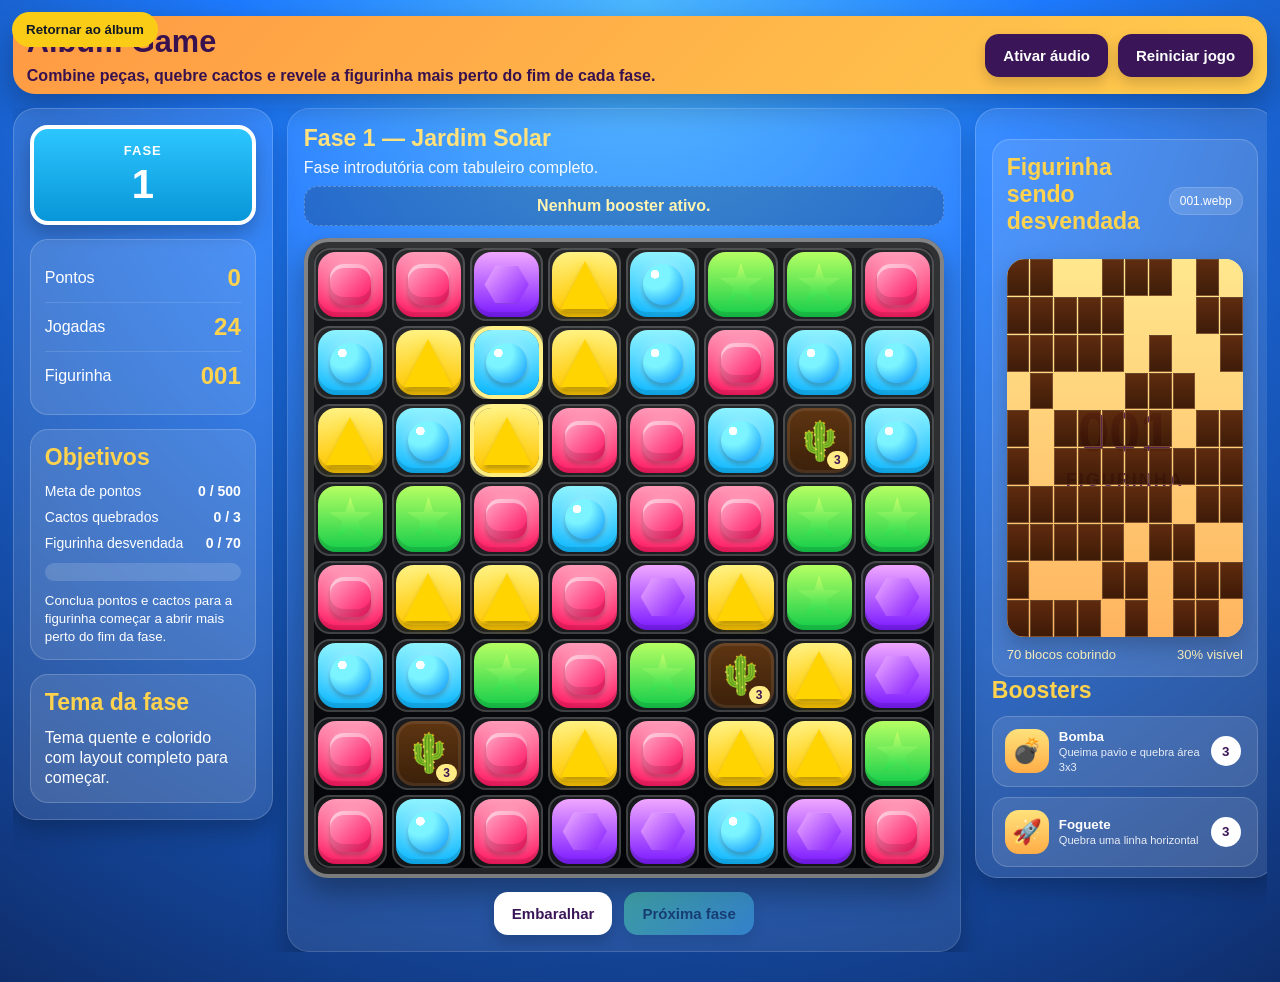
==== game/index.html @ d8a984b5 "Add files via upload" ====
<!DOCTYPE html>
<html lang="pt-BR">
<head>
  <meta charset="UTF-8" />
  <meta name="viewport" content="width=device-width, initial-scale=1.0" />
  <title>Álbum Game — Match 3</title>
  <link rel="stylesheet" href="style.css" />
</head>
<body>
  <audio id="audioFundo" src="audio/fundo.mp3" loop></audio>
  <audio id="audioClick" src="audio/click.mp3"></audio>
  <audio id="audioSwipe" src="audio/swipe.mp3"></audio>
  <audio id="audioMatch" src="audio/match.mp3"></audio>
  <audio id="audioSparkle" src="audio/sparkle.mp3"></audio>
  <audio id="audioBomba" src="audio/bomba.mp3"></audio>
  <audio id="audioFoguete" src="audio/foguete.mp3"></audio>
  <audio id="audioPa" src="audio/pa.mp3"></audio>
  <audio id="audioErro" src="audio/erro.mp3"></audio>
  <audio id="audioVitoria" src="audio/vitoria.mp3"></audio>

  <div class="pagina">
    <header class="topbar">
      <div>
        <h1>Álbum Game</h1>
        <p>Combine peças, quebre cactos e revele a figurinha mais perto do fim de cada fase.</p>
      </div>
      <div class="topbar-actions">
        <button id="btnAudio" class="btn btn-dark">Ativar áudio</button>
        <button id="btnReiniciar" class="btn btn-dark">Reiniciar jogo</button>
      </div>
    </header>

    <main class="layout">
      <aside class="painel painel-esquerdo">
        <div class="placa">
          <span class="placa-titulo">FASE</span>
          <strong id="faseAtual">1</strong>
        </div>

        <div class="card-info">
          <div class="linha-info"><span>Pontos</span><strong id="pontos">0</strong></div>
          <div class="linha-info"><span>Jogadas</span><strong id="movimentos">0</strong></div>
          <div class="linha-info"><span>Figurinha</span><strong id="figurinhaNumero">001</strong></div>
        </div>

        <div class="objetivos">
          <h2>Objetivos</h2>
          <div class="objetivo-item"><span>Meta de pontos</span><strong id="metaPontos">0 / 0</strong></div>
          <div class="objetivo-item"><span>Cactos quebrados</span><strong id="metaCactos">0 / 0</strong></div>
          <div class="objetivo-item"><span>Figurinha desvendada</span><strong id="metaFigurinha">0 / 0</strong></div>
          <div class="barra"><div id="progresso" class="progresso"></div></div>
          <small id="descricaoFase">Conclua os 3 objetivos para passar de fase.</small>
        </div>

        <div class="painel-preparo">
          <h2>Tema da fase</h2>
          <p id="temaFase">Cada fase agora tem layout próprio, fundo próprio e dificuldade própria.</p>
        </div>
      </aside>

      <section class="centro">
        <div class="tabuleiro-topo">
          <h2 id="tituloFase">Fase 1</h2>
          <p id="subtituloFase">Troque peças por clique ou arrastando um bloco por vez.</p>
        </div>

        <div id="statusBooster" class="status-booster">Nenhum booster ativo.</div>

        <div class="tabuleiro-wrap">
          <div id="tabuleiro" class="tabuleiro"></div>
        </div>

        <div class="acoes-centro">
          <button id="btnEmbaralhar" class="btn">Embaralhar</button>
          <button id="btnProximaFase" class="btn btn-primary" disabled>Próxima fase</button>
        </div>
      </section>

      <aside class="painel painel-direito">
        <div class="figurinha-box">
          <div class="figurinha-head">
            <h2>Figurinha sendo desvendada</h2>
            <span id="figurinhaArquivo" class="etiqueta-arquivo">001.webp</span>
          </div>
          <div id="stickerPreview" class="sticker-preview sem-imagem">
            <img id="stickerImage" alt="Figurinha" />
            <div id="stickerFallback" class="sticker-fallback">
              <div class="fallback-numero" id="fallbackNumero">001</div>
              <div class="fallback-texto">FIGURINHA</div>
            </div>
            <div id="stickerMask" class="sticker-mask"></div>
          </div>
          <div class="figurinha-stats">
            <span id="coberturaRestante">0 blocos cobrindo</span>
            <span id="porcentagemVisivel">0% visível</span>
          </div>
        </div>

        <h2>Boosters</h2>
        <button id="boosterBomba" class="booster-btn">
          <span class="booster-icone">💣</span>
          <span class="booster-texto"><strong>Bomba</strong><small>Queima pavio e quebra área 3x3</small></span>
          <span id="qtdBomba" class="booster-qtd">3</span>
        </button>

        <button id="boosterFoguete" class="booster-btn">
          <span class="booster-icone">🚀</span>
          <span class="booster-texto"><strong>Foguete</strong><small>Quebra uma linha horizontal</small></span>
          <span id="qtdFoguete" class="booster-qtd">3</span>
        </button>

        <button id="boosterPa" class="booster-btn">
          <span class="booster-icone">🪏</span>
          <span class="booster-texto"><strong>Pá</strong><small>Quebra 1 bloco</small></span>
          <span id="qtdPa" class="booster-qtd">3</span>
        </button>

        <div class="ajuda">
          <h3>Regras</h3>
          <ul>
            <li>4 peças: cria <b>foguete horizontal</b>.</li>
            <li>5 peças: cria <b>bomba</b>.</li>
            <li>Cactos precisam de <b>3 acertos</b>.</li>
            <li>Cada fase tem <b>layout e fundo diferentes</b>.</li>
          </ul>
        </div>
      </aside>
    </main>
  </div>

  <div id="modal" class="modal escondido">
    <div class="modal-box">
      <h2 id="modalTitulo">Resultado</h2>
      <p id="modalTexto"></p>
      <div class="modal-actions">
        <button id="btnModalPrincipal" class="btn btn-primary">Continuar</button>
        <button id="btnModalSecundario" class="btn btn-dark escondido">Fechar</button>
      </div>
    </div>
  </div>

  <script src="figurinhas/figurinhas-config.js"></script>
  <script src="script.js"></script>
<button onclick="window.location.href='../index.html'" style="position:fixed;left:12px;top:12px;z-index:9999;border:0;border-radius:999px;padding:10px 14px;background:#facc15;color:#111827;font-weight:900;">Retornar ao álbum</button>
</body>
</html>
---- game/style.css ----
* { box-sizing: border-box; }
:root {
  --bg-start:#4cb8ff;
  --bg-mid:#1e7bff;
  --bg-end:#0f2d6b;
  --board-bg1:rgba(22,22,22,.98);
  --board-bg2:rgba(0,0,0,.96);
  --board-frame1:rgba(255,255,255,.40);
  --board-frame2:rgba(110,110,110,.30);
  --panel:rgba(255,255,255,.11);
  --panel-border:rgba(255,255,255,.18);
  --yellow:#ffd34d;
}
body {
  margin:0;
  font-family:Arial,Helvetica,sans-serif;
  background:radial-gradient(circle at top, var(--bg-start) 0%, var(--bg-mid) 34%, var(--bg-end) 100%);
  color:#fff;
  min-height:100vh;
  transition:background .45s ease;
}
.pagina { width:min(1320px,98%); margin:0 auto; padding:16px 0 30px; }
.topbar {
  display:flex; justify-content:space-between; align-items:center; gap:16px;
  background:linear-gradient(135deg,#ff9a44,#ffcc4d); color:#38114f; border-radius:22px; padding:16px 20px;
  box-shadow:0 12px 30px rgba(0,0,0,.28); margin-bottom:14px;
}
.topbar h1 { margin:0; font-size:34px; }
.topbar p { margin:6px 0 0; font-weight:bold; }
.topbar-actions { display:flex; gap:10px; flex-wrap:wrap; }
.layout { display:grid; grid-template-columns:260px 1fr 300px; gap:14px; align-items:start; }
.painel {
  background:var(--panel); border:1px solid var(--panel-border); border-radius:22px; padding:16px;
  box-shadow:0 10px 24px rgba(0,0,0,.25); backdrop-filter: blur(3px);
}
.placa {
  background:linear-gradient(180deg,#2dc6ff,#0896d8); border:4px solid #fff; border-radius:18px; text-align:center;
  padding:14px; color:#fff; box-shadow:0 8px 20px rgba(0,0,0,.25);
}
.placa-titulo { display:block; font-size:13px; font-weight:bold; letter-spacing:1px; }
.placa strong { display:block; font-size:40px; margin-top:4px; }
.card-info,.objetivos,.painel-preparo,.ajuda,.figurinha-box {
  background:var(--panel); border:1px solid var(--panel-border); border-radius:18px; padding:14px; margin-top:14px;
}
.linha-info { display:flex; justify-content:space-between; align-items:center; padding:10px 0; border-bottom:1px solid rgba(255,255,255,.12); }
.linha-info:last-child { border-bottom:none; }
.linha-info strong { color:var(--yellow); font-size:24px; }
.objetivos h2,.painel-preparo h2,.painel-direito h2,.ajuda h3,.figurinha-head h2 { margin:0 0 12px; color:var(--yellow); }
.objetivo-item { display:flex; justify-content:space-between; gap:10px; margin-bottom:10px; font-size:14px; }
.barra { width:100%; height:18px; background:rgba(255,255,255,.15); border-radius:999px; overflow:hidden; margin:12px 0 10px; }
.progresso { height:100%; width:0; background:linear-gradient(90deg,#47e284,#ffe45c); transition:width .3s ease; }
.painel-preparo p { margin:0; line-height:1.45; }
.centro { background:rgba(255,255,255,.08); border:1px solid rgba(255,255,255,.14); border-radius:22px; padding:16px; box-shadow:0 10px 24px rgba(0,0,0,.25); }
.tabuleiro-topo h2 { margin:0; color:#ffe27b; }
.tabuleiro-topo p { margin:6px 0 8px; opacity:.95; }
.status-booster { background:rgba(0,0,0,.2); border:1px dashed rgba(255,255,255,.25); color:#fff4b1; padding:10px 12px; border-radius:14px; margin-bottom:12px; text-align:center; font-weight:bold; }
.tabuleiro-wrap { display:flex; justify-content:center; align-items:center; }
.tabuleiro {
  width:min(74vw,640px); height:min(74vw,640px); display:grid; grid-template-columns:repeat(8,1fr); grid-template-rows:repeat(8,1fr); gap:5px;
  background:linear-gradient(180deg,var(--board-bg1),var(--board-bg2)); padding:10px; border-radius:24px;
  box-shadow:inset 0 0 0 4px var(--board-frame1), inset 0 0 0 10px var(--board-frame2), 0 14px 30px rgba(0,0,0,.35);
  touch-action:none; transition:background .35s ease, box-shadow .35s ease;
}
.celula { position:relative; border-radius:16px; background:rgba(255,255,255,.08); box-shadow:inset 0 0 0 2px rgba(255,255,255,.18); overflow:hidden; touch-action:none; }
.celula.bloqueada { background:transparent; box-shadow:none; }
.peca,.cacto,.bloco-vazio {
  position:absolute; inset:4px; display:flex; align-items:center; justify-content:center; user-select:none;
}
.bloco-vazio { background:rgba(255,255,255,.07); border:2px dashed rgba(255,255,255,.14); border-radius:16px; }
.peca {
  cursor:grab; border-radius:18px; transition:transform .15s ease, box-shadow .15s ease, filter .15s ease;
  box-shadow:inset 0 -5px 0 rgba(0,0,0,.12), 0 5px 10px rgba(0,0,0,.15);
}
.peca:active { cursor:grabbing; }
.peca:hover { transform:scale(1.05); }
.peca.selecionada { box-shadow:0 0 0 4px #ffe45c, 0 0 18px rgba(255,228,92,.85); transform:scale(1.08); }
.peca.arrastando { box-shadow:0 0 0 4px #52ffb8, 0 0 22px rgba(82,255,184,.95), 0 0 36px rgba(82,255,184,.55); transform:scale(1.10); animation:arrastoPulse .75s infinite alternate; }
.peca.dica { box-shadow:0 0 0 4px #fff08a, 0 0 20px rgba(255,240,138,.95), 0 0 34px rgba(255,240,138,.45); animation:dicaPulse .85s infinite alternate; z-index:2; }
.peca.removendo { animation:sumir .25s forwards; }
@keyframes sumir { to { opacity:0; transform:scale(0);} }
@keyframes dicaPulse { from { transform:scale(1.02); filter:brightness(1); } to { transform:scale(1.10); filter:brightness(1.18); } }
@keyframes arrastoPulse { from { transform:scale(1.06); filter:brightness(1); } to { transform:scale(1.12); filter:brightness(1.2); } }
.tipo-azul { background:linear-gradient(180deg,#8ff3ff,#0bb6ff); }
.tipo-amarelo { background:linear-gradient(180deg,#fff283,#ffc400); }
.tipo-verde { background:linear-gradient(180deg,#b5ff63,#13cd4a); }
.tipo-vermelho { background:linear-gradient(180deg,#ff9ab8,#ff1660); }
.tipo-roxo { background:linear-gradient(180deg,#f0a7ff,#7a19ff); }
.badge-especial { position:absolute; right:2px; top:2px; font-size:16px; background:rgba(255,255,255,.9); color:#3a1659; border-radius:50%; width:22px; height:22px; display:grid; place-items:center; box-shadow:0 2px 4px rgba(0,0,0,.2); }
.cacto { background:linear-gradient(180deg,#5e3512,#3b200a); border-radius:18px; box-shadow:inset 0 0 0 3px rgba(255,255,255,.08), 0 5px 10px rgba(0,0,0,.15); }
.cacto-corpo { font-size:clamp(24px,3.2vw,38px); }
.cacto-hp { position:absolute; right:4px; bottom:4px; background:#ffec85; color:#3c1552; border-radius:999px; padding:2px 7px; font-size:12px; font-weight:bold; }
.cacto.dano-2 { background:linear-gradient(180deg,#71431b,#49280d); }
.cacto.dano-1 { background:linear-gradient(180deg,#8b5930,#5a3418); }
.forma {
  width:62%; height:62%; display:block;
  filter: drop-shadow(0 4px 2px rgba(0,0,0,.22)) drop-shadow(0 0 7px rgba(255,255,255,.35));
}
.forma-circulo { border-radius:50%; background:radial-gradient(circle at 30% 25%, #ffffff 0 10%, #7bf4ff 11% 35%, #008dff 100%); }
.forma-triangulo { width:0; height:0; background:transparent; border-left:24px solid transparent; border-right:24px solid transparent; border-bottom:48px solid #ffd400; filter: drop-shadow(0 4px 2px rgba(0,0,0,.25)) drop-shadow(0 0 8px rgba(255,212,0,.75)); }
.forma-estrela { width:68%; height:68%; background:linear-gradient(180deg,#c6ff6a,#17d94d); clip-path:polygon(50% 0%,61% 34%,98% 35%,68% 56%,79% 91%,50% 70%,21% 91%,32% 56%,2% 35%,39% 34%); }
.forma-quadrado { border-radius:14px; background:linear-gradient(135deg,#ffa9c5,#ff0f61); box-shadow: inset 0 -8px 0 rgba(0,0,0,.12), inset 0 4px 0 rgba(255,255,255,.45); }
.forma-hexagono { width:68%; height:58%; background:linear-gradient(135deg,#efaeff,#841dff); clip-path:polygon(25% 0%,75% 0%,100% 50%,75% 100%,25% 100%,0% 50%); }
.acoes-centro { display:flex; justify-content:center; gap:12px; margin-top:14px; flex-wrap:wrap; }
.btn { border:none; border-radius:14px; padding:13px 18px; font-size:15px; font-weight:bold; background:#fff; color:#3a1659; cursor:pointer; box-shadow:0 6px 14px rgba(0,0,0,.18); }
.btn:hover { filter:brightness(.96); }
.btn:disabled { opacity:.45; cursor:not-allowed; }
.btn-primary { background:linear-gradient(135deg,#59f3a7,#46b8ff); color:#072440; }
.btn-dark { background:#3a1659; color:#fff; }
.figurinha-head { display:flex; justify-content:space-between; align-items:center; gap:10px; }
.etiqueta-arquivo { background:rgba(255,255,255,.14); border:1px solid rgba(255,255,255,.14); padding:6px 10px; border-radius:999px; font-size:12px; }
.sticker-preview { position:relative; width:100%; aspect-ratio:5/8; margin-top:12px; border-radius:18px; overflow:hidden; background:linear-gradient(180deg,#ffe78e,#ffb45f); box-shadow:inset 0 0 0 4px rgba(255,255,255,.35), 0 8px 22px rgba(0,0,0,.22); }
.sticker-preview img { position:absolute; inset:0; width:100%; height:100%; object-fit:cover; display:block; }
.sticker-preview.sem-imagem img { display:none; }
.sticker-fallback { position:absolute; inset:0; display:flex; flex-direction:column; align-items:center; justify-content:center; background:linear-gradient(180deg,#ffe78e,#ffb45f); color:#5b2750; text-align:center; }
.fallback-numero { font-size:56px; font-weight:900; line-height:1; }
.fallback-texto { font-size:18px; font-weight:bold; letter-spacing:2px; margin-top:10px; }
.sticker-mask { position:absolute; inset:0; display:grid; grid-template-columns:repeat(10,1fr); grid-template-rows:repeat(10,1fr); gap:1px; }
.mask-cell { background:linear-gradient(180deg, rgba(86,34,9,.95), rgba(52,18,2,.95)); border:1px solid rgba(255,220,150,.22); }
.figurinha-stats { display:flex; justify-content:space-between; gap:8px; font-size:13px; margin-top:10px; color:#fff4c0; }
.booster-btn { width:100%; border:none; background:rgba(255,255,255,.1); border:1px solid rgba(255,255,255,.18); border-radius:16px; padding:12px; color:#fff; display:grid; grid-template-columns:44px 1fr 34px; gap:10px; align-items:center; cursor:pointer; margin-bottom:10px; text-align:left; }
.booster-btn:hover { background:rgba(255,255,255,.16); }
.booster-btn.ativo { box-shadow:0 0 0 3px #ffe45c; background:rgba(255,255,255,.18); }
.booster-btn:disabled { opacity:.45; cursor:not-allowed; }
.booster-icone { width:44px; height:44px; display:grid; place-items:center; border-radius:14px; background:linear-gradient(180deg,#ffe27b,#ffad47); color:#3a1659; font-size:24px; }
.booster-texto strong { display:block; }
.booster-texto small { opacity:.88; }
.booster-qtd { width:30px; height:30px; display:grid; place-items:center; border-radius:50%; background:#fff; color:#3a1659; font-weight:bold; }
.ajuda ul { margin:0; padding-left:18px; }
.ajuda li { margin-bottom:8px; }
.modal { position:fixed; inset:0; background:rgba(0,0,0,.72); display:flex; align-items:center; justify-content:center; padding:18px; z-index:999; }
.modal.escondido { display:none; }
.modal-box { width:min(460px,96%); background:#fff; color:#3a1659; border-radius:24px; padding:24px; text-align:center; box-shadow:0 14px 38px rgba(0,0,0,.35); }
.modal-box h2 { margin-top:0; }
.modal-actions { display:flex; gap:12px; justify-content:center; margin-top:18px; flex-wrap:wrap; }
.escondido { display:none !important; }
@media (max-width:1100px){ .layout { grid-template-columns:1fr; } .tabuleiro { width:min(92vw,640px); height:min(92vw,640px); } }
@media (max-width:700px){ .topbar{ flex-direction:column; text-align:center; } .topbar h1{ font-size:28px; } .figurinha-stats{ flex-direction:column; } }


/* Animação da bomba: pavio queimando antes da explosão */
.pavio-wrap {
  position: absolute;
  inset: 0;
  display: grid;
  place-items: center;
  pointer-events: none;
  z-index: 8;
}

.bomba-animada {
  width: 70%;
  height: 70%;
  border-radius: 50%;
  background: radial-gradient(circle at 30% 25%, #ffffff 0 8%, #343434 9% 48%, #080808 100%);
  box-shadow: inset 0 -8px 0 rgba(0,0,0,.45), 0 0 22px rgba(255,220,90,.75);
  position: relative;
  animation: bombaTremer .12s infinite alternate;
}

.bomba-animada::before {
  content: "";
  position: absolute;
  width: 48%;
  height: 8%;
  background: linear-gradient(90deg, #3b1f0b, #ffdf69, #ff4500);
  border-radius: 999px;
  top: -10%;
  right: -22%;
  transform: rotate(-28deg);
  transform-origin: left center;
  animation: pavioQueimar .85s linear forwards;
}

.bomba-animada::after {
  content: "🔥";
  position: absolute;
  top: -28%;
  right: -36%;
  font-size: clamp(18px, 3vw, 32px);
  animation: chamaPavio .18s infinite alternate;
}

.explosao-animada {
  width: 100%;
  height: 100%;
  display: grid;
  place-items: center;
  font-size: clamp(44px, 7vw, 92px);
  animation: explosaoBoom .42s ease-out forwards;
  filter: drop-shadow(0 0 20px rgba(255,220,60,.95));
}

.explosao-animada::before {
  content: "💥";
}

@keyframes pavioQueimar {
  from {
    width: 48%;
    opacity: 1;
  }
  to {
    width: 8%;
    opacity: .55;
  }
}

@keyframes chamaPavio {
  from {
    transform: scale(.85) rotate(-8deg);
  }
  to {
    transform: scale(1.22) rotate(8deg);
  }
}

@keyframes bombaTremer {
  from {
    transform: translate(-1px, 1px) rotate(-2deg) scale(1);
  }
  to {
    transform: translate(1px, -1px) rotate(2deg) scale(1.04);
  }
}

@keyframes explosaoBoom {
  0% {
    transform: scale(.3);
    opacity: 0;
  }
  35% {
    transform: scale(1.25);
    opacity: 1;
  }
  100% {
    transform: scale(1.9);
    opacity: 0;
  }
}

.premio-album-municipal{position:fixed;inset:0;background:rgba(0,0,0,.75);display:grid;place-items:center;z-index:99999;padding:16px}
.premio-album-box{width:min(420px,94vw);background:#fff;color:#111827;border-radius:24px;padding:20px;text-align:center;border:4px solid #facc15;box-shadow:0 18px 40px rgba(0,0,0,.35)}
.premio-album-box img{width:min(260px,80vw);max-height:310px;object-fit:contain;border-radius:16px;background:#111827;display:block;margin:10px auto}
.premio-album-box button{border:0;border-radius:999px;background:#facc15;color:#111827;font-weight:900;padding:10px 14px;margin:5px}

.btn-retornar-album{
  position:fixed;
  left:12px;
  top:12px;
  z-index:99999;
  border:0;
  border-radius:999px;
  padding:10px 14px;
  background:#facc15;
  color:#111827;
  font-weight:900;
  box-shadow:0 5px 16px rgba(0,0,0,.35);
}
.premio-album-box img{object-fit:contain!important}


/* ===== AJUSTE FINAL: GAME CABENDO NA TELA ===== */
html, body{
  width:100%;
  min-height:100%;
  overflow:hidden !important;
}

body{
  margin:0 !important;
}

.game,
.app,
main{
  max-height:100vh !important;
  overflow:hidden !important;
}

/* Cabeçalho mais baixo */
header,
.topo,
.game-header{
  min-height:auto !important;
  padding:8px 14px !important;
}

/* Área geral do game */
.game-layout,
.container,
.wrapper{
  height:calc(100vh - 88px) !important;
  max-height:calc(100vh - 88px) !important;
  overflow:hidden !important;
}

/* Caso o game use layout com colunas */
.game-board,
.board-area,
.tabuleiro-area,
#gameBoard,
#board,
.tabuleiro{
  max-height:calc(100vh - 210px) !important;
  overflow:hidden !important;
}

/* Tabuleiro menor e centralizado */
.board,
.grid,
.game-grid,
.tabuleiro{
  transform-origin:top center !important;
}

/* Blocos/células menores para não cortar em notebook */
.cell,
.tile,
.gem,
.piece,
.bloco,
.candy{
  max-width:58px !important;
  max-height:58px !important;
}

/* Painel da direita mais compacto */
.sidebar,
.side-panel,
.info-panel,
.card-lateral,
.objectives,
.painel-direito{
  max-height:calc(100vh - 130px) !important;
  overflow:hidden !important;
}

/* Títulos e textos menores */
h1{font-size:clamp(1.35rem,2.4vw,2.1rem) !important;}
h2{font-size:clamp(1rem,1.8vw,1.45rem) !important;}
p{line-height:1.25 !important;}

/* Botão Retornar ao álbum no topo, igual aos outros */
.btn-retornar-topo,
.top-return button{
  border:0 !important;
  border-radius:14px !important;
  padding:12px 18px !important;
  background:#3b0764 !important;
  color:#fff !important;
  font-weight:900 !important;
  box-shadow:0 5px 12px rgba(0,0,0,.28) !important;
}

/* Se existir antigo botão fixo, não deixar atrapalhar */
.btn-retornar-album{
  position:static !important;
}

/* Ajuste específico para telas de notebook */
@media (min-width: 900px) and (max-height: 760px){
  .game-layout,
  .container,
  .wrapper{
    height:calc(100vh - 76px) !important;
    max-height:calc(100vh - 76px) !important;
  }

  .board,
  .grid,
  .game-grid,
  .tabuleiro{
    transform:scale(.82) !important;
  }

  .cell,
  .tile,
  .gem,
  .piece,
  .bloco,
  .candy{
    max-width:52px !important;
    max-height:52px !important;
  }

  header,
  .topo,
  .game-header{
    padding:6px 12px !important;
  }
}

/* Celular pode rolar se necessário */
@media(max-width:760px){
  html,body{
    overflow:auto !important;
  }
  .game,
  .app,
  main,
  .game-layout,
  .container,
  .wrapper{
    height:auto !important;
    max-height:none !important;
    overflow:visible !important;
  }
  .board,
  .grid,
  .game-grid,
  .tabuleiro{
    transform:none !important;
  }
}
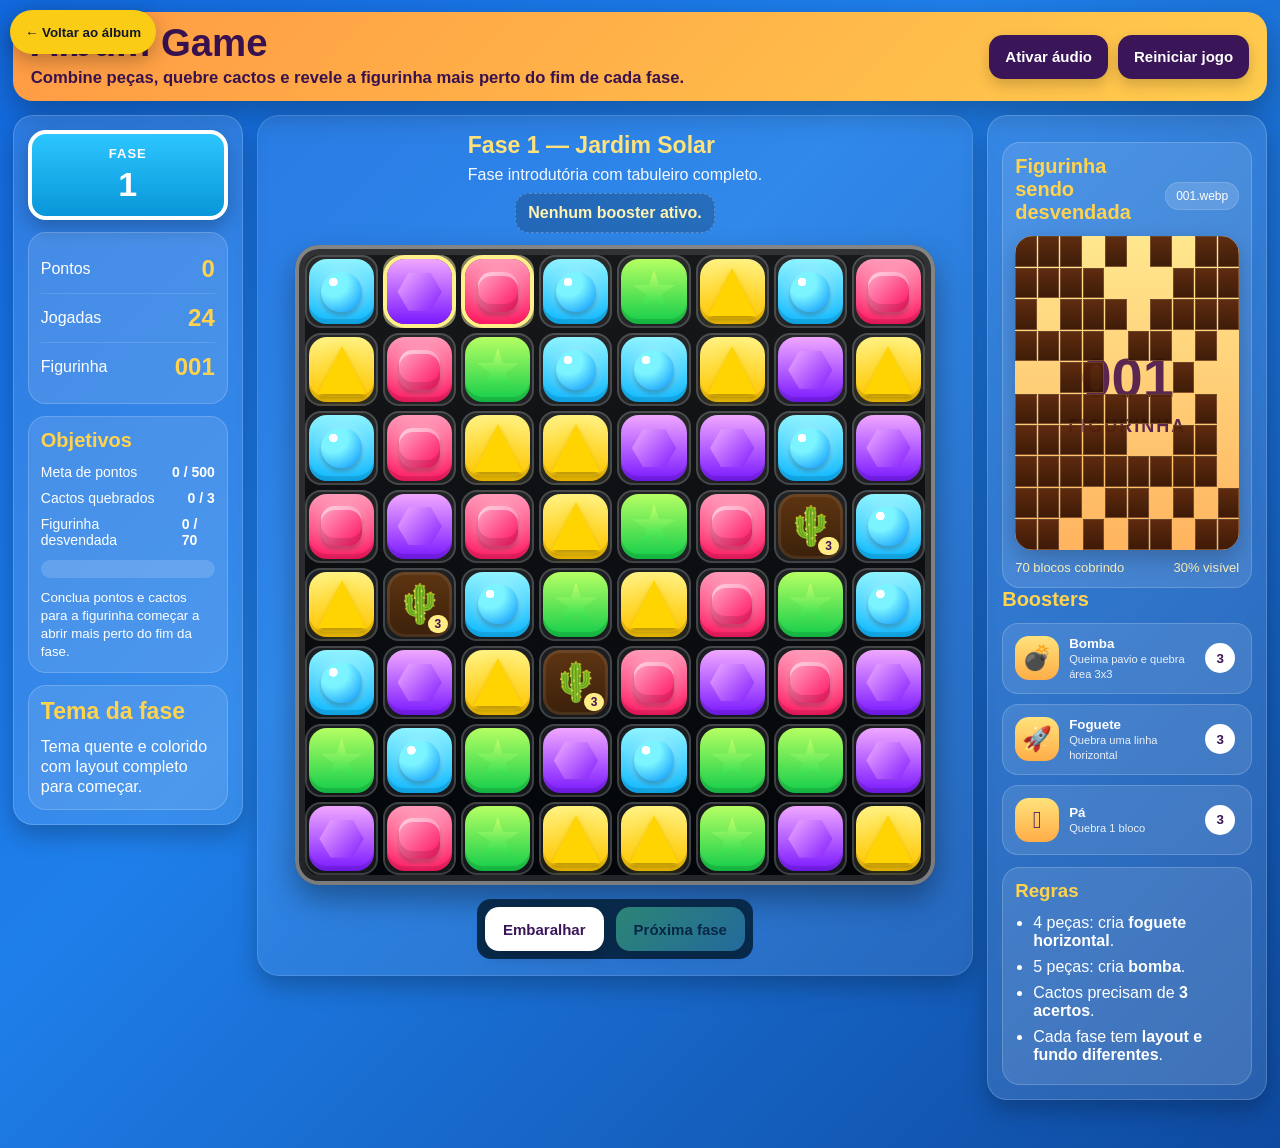
==== commit e8faf730: "fix: carregar correcoes mobile no game" ====
--- a/game/index.html
+++ b/game/index.html
@@ -5,6 +5,7 @@
   <meta name="viewport" content="width=device-width, initial-scale=1.0" />
   <title>Álbum Game — Match 3</title>
   <link rel="stylesheet" href="style.css" />
+  <link rel="stylesheet" href="mobile-fix.css" />
 </head>
 <body>
   <audio id="audioFundo" src="audio/fundo.mp3" loop></audio>
@@ -17,6 +18,8 @@
   <audio id="audioPa" src="audio/pa.mp3"></audio>
   <audio id="audioErro" src="audio/erro.mp3"></audio>
   <audio id="audioVitoria" src="audio/vitoria.mp3"></audio>
+
+  <button id="dxGameBack" onclick="window.location.href='../index.html'">← Voltar ao álbum</button>
 
   <div class="pagina">
     <header class="topbar">
@@ -141,6 +144,5 @@
 
   <script src="figurinhas/figurinhas-config.js"></script>
   <script src="script.js"></script>
-<button onclick="window.location.href='../index.html'" style="position:fixed;left:12px;top:12px;z-index:9999;border:0;border-radius:999px;padding:10px 14px;background:#facc15;color:#111827;font-weight:900;">Retornar ao álbum</button>
 </body>
 </html>
--- a/game/style.css
+++ b/game/style.css
@@ -412,3 +412,240 @@
     transform:none !important;
   }
 }
+
+
+/* ===== CORREÇÃO FINAL: GAME NÃO ESPREMIDO ===== */
+html,
+body{
+  width:100%!important;
+  min-height:100%!important;
+  height:auto!important;
+  overflow-x:hidden!important;
+  overflow-y:auto!important;
+}
+
+body{
+  margin:0!important;
+  background:linear-gradient(135deg,#1268dc 0%, #1f7fea 40%, #0e4aa0 100%)!important;
+}
+
+.pagina{
+  width:min(1440px, 98vw)!important;
+  max-width:1440px!important;
+  margin:0 auto!important;
+  padding:12px 0 24px!important;
+  height:auto!important;
+  min-height:100vh!important;
+  max-height:none!important;
+  overflow:visible!important;
+}
+
+.topbar{
+  display:flex!important;
+  align-items:center!important;
+  justify-content:space-between!important;
+  gap:14px!important;
+  padding:12px 18px!important;
+  margin-bottom:14px!important;
+  min-height:82px!important;
+  max-height:none!important;
+  overflow:visible!important;
+  border-radius:20px!important;
+}
+
+.topbar h1{
+  font-size:clamp(1.85rem, 3vw, 3rem)!important;
+  line-height:1!important;
+  margin:0!important;
+}
+
+.topbar p{
+  font-size:clamp(.9rem, 1.3vw, 1.08rem)!important;
+  margin:6px 0 0!important;
+  line-height:1.25!important;
+}
+
+.topbar-actions{
+  display:flex!important;
+  align-items:center!important;
+  justify-content:flex-end!important;
+  gap:10px!important;
+  flex-wrap:wrap!important;
+  min-width:max-content!important;
+}
+
+.layout{
+  display:grid!important;
+  grid-template-columns: 230px minmax(580px, 1fr) 280px!important;
+  gap:14px!important;
+  align-items:start!important;
+  height:auto!important;
+  max-height:none!important;
+  overflow:visible!important;
+}
+
+.painel{
+  padding:14px!important;
+  border-radius:20px!important;
+  height:auto!important;
+  max-height:none!important;
+  overflow:visible!important;
+}
+
+.painel-esquerdo,
+.painel-direito{
+  max-height:none!important;
+  overflow:visible!important;
+}
+
+.placa{
+  padding:12px!important;
+}
+
+.placa strong{
+  font-size:34px!important;
+}
+
+.card-info,
+.objetivos,
+.painel-preparo,
+.ajuda,
+.figurinha-box{
+  padding:12px!important;
+  margin-top:12px!important;
+}
+
+.objetivos h2,
+.figurinha-head h2,
+.painel-direito h2{
+  font-size:1.25rem!important;
+  line-height:1.15!important;
+}
+
+.centro,
+.area-central,
+.game-center,
+.tabuleiro-wrap,
+.board-wrap{
+  min-width:0!important;
+  width:100%!important;
+  display:flex!important;
+  flex-direction:column!important;
+  align-items:center!important;
+}
+
+/* Tabuleiro mais solto e centralizado */
+.tabuleiro,
+#tabuleiro,
+.board,
+#board,
+.game-board,
+.grid,
+.game-grid{
+  transform:none!important;
+  transform-origin:center!important;
+  max-height:none!important;
+  overflow:visible!important;
+}
+
+/* Peças com tamanho confortável */
+.celula,
+.peca,
+.bloco,
+.tile,
+.cell,
+.gem,
+.candy,
+.piece{
+  max-width:none!important;
+  max-height:none!important;
+}
+
+/* Figurinha lateral sem apertar */
+.sticker-preview{
+  width:100%!important;
+  max-width:250px!important;
+  margin:0 auto!important;
+  aspect-ratio:5/7!important;
+}
+
+.sticker-preview img{
+  width:100%!important;
+  height:100%!important;
+  object-fit:contain!important;
+}
+
+/* Botões do topo */
+.btn-retornar-topo,
+.topbar-actions .btn{
+  white-space:nowrap!important;
+  border-radius:14px!important;
+  padding:12px 16px!important;
+  font-weight:900!important;
+}
+
+/* Notebook: mantém 3 colunas, mas sem cortar/espremer */
+@media (max-width: 1200px){
+  .layout{
+    grid-template-columns: 210px minmax(520px, 1fr) 245px!important;
+    gap:10px!important;
+  }
+  .pagina{
+    width:99vw!important;
+  }
+  .painel{
+    padding:11px!important;
+  }
+  .sticker-preview{
+    max-width:220px!important;
+  }
+}
+
+/* Telas menores: empilha para não espremer */
+@media (max-width: 980px){
+  .layout{
+    grid-template-columns:1fr!important;
+  }
+  .painel-esquerdo,
+  .painel-direito{
+    width:100%!important;
+  }
+  .topbar{
+    flex-direction:column!important;
+    align-items:flex-start!important;
+  }
+  .topbar-actions{
+    width:100%!important;
+    justify-content:flex-start!important;
+  }
+}
+
+/* Desfaz ajustes antigos que estavam achatando a tela */
+.game,
+.app,
+main,
+.game-layout,
+.container,
+.wrapper,
+.board-area,
+.tabuleiro-area{
+  max-height:none!important;
+  height:auto!important;
+  overflow:visible!important;
+}
+
+@media (min-width:900px) and (max-height:760px){
+  .board,
+  .grid,
+  .game-grid,
+  .tabuleiro{
+    transform:none!important;
+  }
+  .layout{
+    grid-template-columns: 205px minmax(540px, 1fr) 245px!important;
+  }
+  .topbar{
+    min-height:74px!important;
+    padding:10px 16px!important;
+  }
+}
--- a/game/mobile-fix.css
+++ b/game/mobile-fix.css
@@ -0,0 +1,37 @@
+/* Correção mobile do game Dupla Exclusão */
+html,body{width:100%;min-height:100%;overflow-x:hidden;overflow-y:auto;-webkit-overflow-scrolling:touch;}
+body{padding-bottom:max(24px,env(safe-area-inset-bottom));}
+.pagina{width:min(100%,1320px);padding:72px 10px 28px;}
+button,.btn,.booster-btn{min-height:44px;touch-action:manipulation;}
+.layout{align-items:start;}
+.modal{align-items:flex-start!important;overflow-y:auto!important;padding:10px!important;}
+.modal-box{max-height:calc(100dvh - 20px)!important;overflow-y:auto!important;-webkit-overflow-scrolling:touch;padding-bottom:88px!important;}
+.modal-actions{position:sticky;bottom:0;background:#fff;padding:10px 0 2px;z-index:20;}
+.acoes-centro{position:sticky;bottom:8px;z-index:25;background:rgba(7,36,64,.92);padding:8px;border-radius:14px;backdrop-filter:blur(6px);}
+#dxGameBack{position:fixed;left:10px;top:max(10px,env(safe-area-inset-top));z-index:10000;border:0;border-radius:999px;padding:11px 15px;background:#facc15;color:#111827;font-weight:900;box-shadow:0 6px 20px rgba(0,0,0,.28);}
+@media(max-width:1100px){
+ .layout{grid-template-columns:1fr!important;}
+ .painel-esquerdo{order:1}.centro{order:2}.painel-direito{order:3}
+ .tabuleiro{width:min(94vw,640px)!important;height:min(94vw,640px)!important;gap:3px!important;padding:7px!important;}
+ .painel,.centro{padding:12px!important;border-radius:16px!important;}
+}
+@media(max-width:700px){
+ .pagina{padding:66px 8px 24px!important;}
+ .topbar{padding:12px!important;border-radius:16px!important;gap:10px!important;}
+ .topbar h1{font-size:1.55rem!important;}
+ .topbar p{font-size:.85rem!important;}
+ .topbar-actions{width:100%;display:grid!important;grid-template-columns:1fr 1fr;}
+ .topbar-actions .btn{width:100%;}
+ .layout{gap:10px!important;}
+ .card-info,.objetivos,.painel-preparo,.ajuda,.figurinha-box{margin-top:10px!important;padding:12px!important;}
+ .acoes-centro{display:grid!important;grid-template-columns:1fr 1fr;gap:8px!important;}
+ .acoes-centro .btn{width:100%;font-size:.92rem!important;}
+ .booster-btn{min-height:52px!important;}
+ .sticker-preview{max-height:68vh;}
+}
+@media(max-width:430px){
+ .tabuleiro{width:96vw!important;height:96vw!important;max-width:calc(100vw - 18px)!important;max-height:calc(100vw - 18px)!important;}
+ .celula{border-radius:10px!important;}
+ .peca,.cacto,.bloco-vazio{inset:2px!important;}
+ .badge-especial{width:18px!important;height:18px!important;font-size:12px!important;}
+}
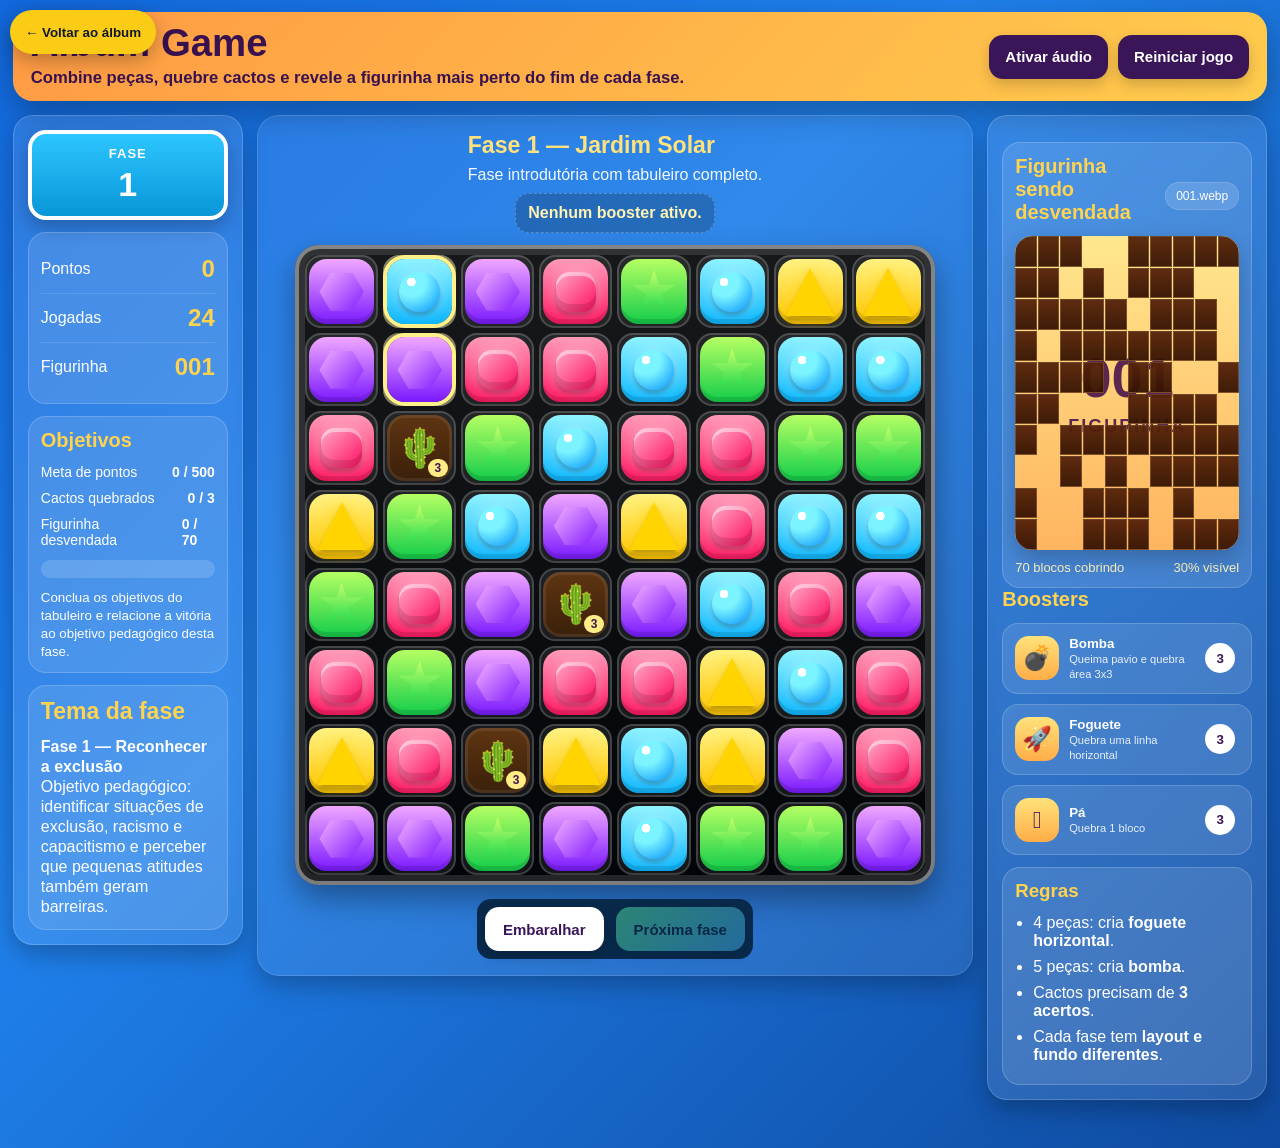
==== commit 6fe8645f: "fix: carregar extensoes pedagogicas do game v13 no APK v20" ====
--- a/game/index.html
+++ b/game/index.html
@@ -144,5 +144,6 @@
 
   <script src="figurinhas/figurinhas-config.js"></script>
   <script src="script.js"></script>
+  <script src="game-v13.js"></script>
 </body>
 </html>
